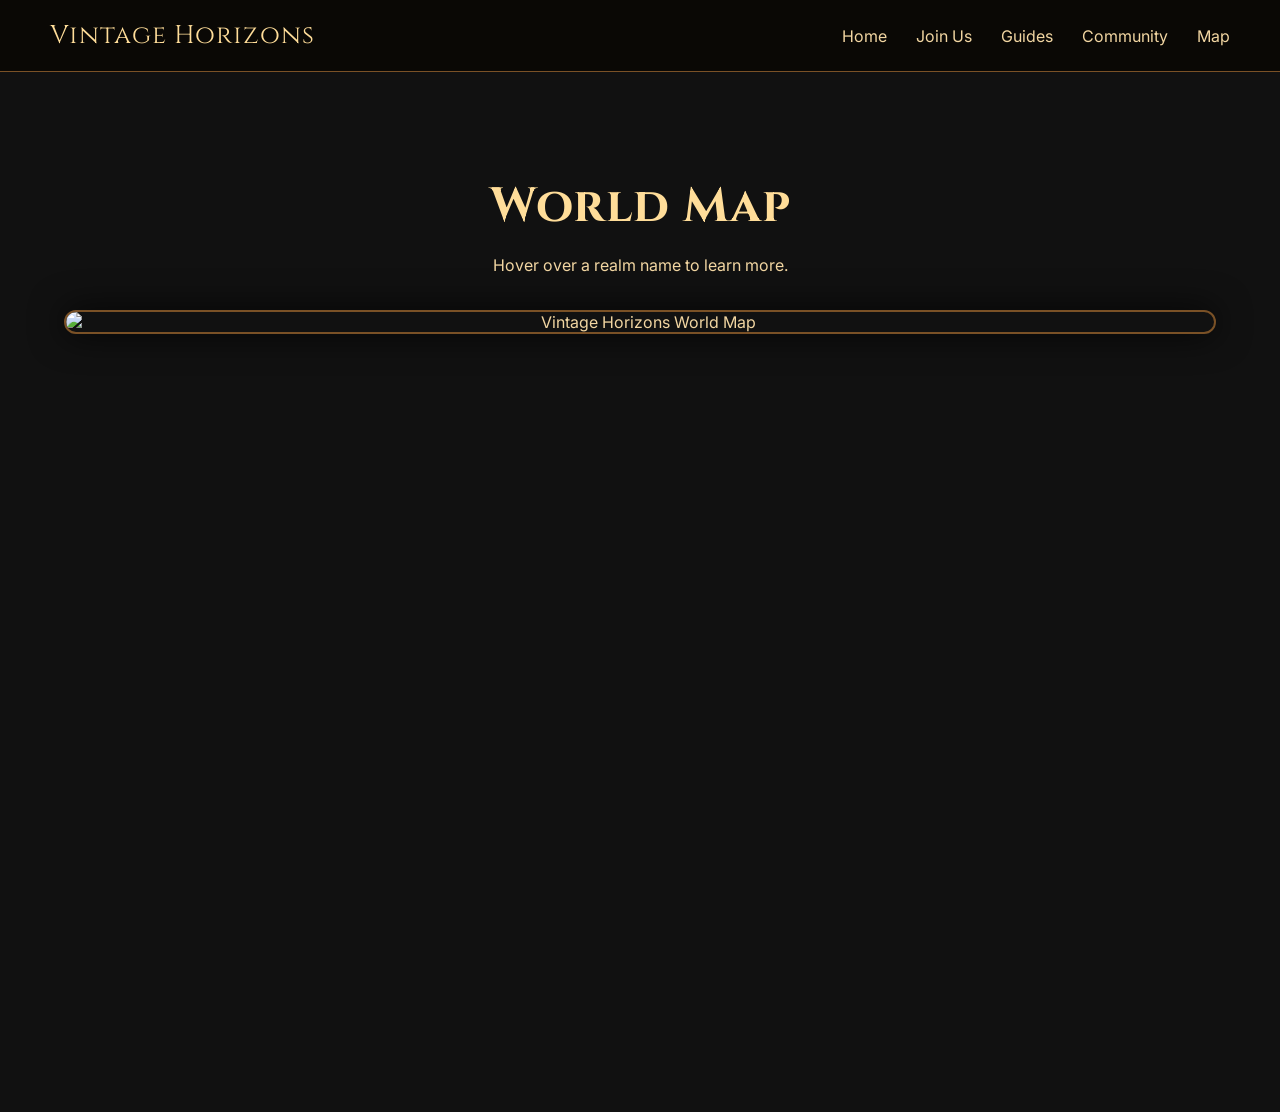
==== map.html @ 9a4eaf40 "Add files via upload" ====
<!DOCTYPE html>
<html lang="en">
<head>
  <meta charset="UTF-8">
  <meta name="viewport" content="width=device-width, initial-scale=1.0">
  <title>Vintage Horizons Map</title>
  <link href="https://fonts.googleapis.com/css2?family=Cinzel:wght@500;700&family=Inter:wght@400;500&display=swap" rel="stylesheet">
  <link rel="stylesheet" href="styles.css?v=2">
</head>

<body>

  <nav class="navbar">
    <div class="logo">Vintage Horizons</div>

    <div class="nav-links">
      <a href="index.html">Home</a>
      <a href="index.html#join">Join Us</a>
      <a href="index.html#guide">Guides</a>
      <a href="index.html#community">Community</a>
      <a href="map.html">Map</a>
    </div>
  </nav>

  <main class="map-page">
    <h1>World Map</h1>
    <p class="map-intro">Hover over a realm name to learn more.</p>

    <div class="map-container">
      <img src="map.jpg" alt="Vintage Horizons World Map">

      <div class="map-point ythralis">
        <div class="tooltip">
          <h3>Ythralis</h3>
          <p>The Shrouded Expanse. A mysterious northern realm of deep forests, old roads, and hidden settlements.</p>
        </div>
      </div>

      <div class="map-point caelthar">
        <div class="tooltip">
          <h3>Caelthar</h3>
          <p>Realm of the Bleak Summit. A rugged land shaped by mountains, stone, and harsh survival.</p>
        </div>
      </div>

      <div class="map-point mount-vharak">
        <div class="tooltip">
          <h3>Mount Vharak</h3>
          <p>The Bleak Crown. A towering landmark and dangerous region for ambitious explorers.</p>
        </div>
      </div>

      <div class="map-point eldryn">
        <div class="tooltip">
          <h3>Eldryn</h3>
          <p>The Capital. A central hub for trade, travel, community projects, and player activity.</p>
        </div>
      </div>

      <div class="map-point vornmar">
        <div class="tooltip">
          <h3>Vornmar</h3>
          <p>The Twilight Dominion. A distant eastern realm with its own identity, routes, and stories.</p>
        </div>
      </div>

    </div>
  </main>

</body>
</html>
---- styles.css ----
body {
  margin: 0;
  font-family: 'Inter', Arial, sans-serif;
  background-color: #111;
  color: #f2d6a2;
}

/* NAVBAR */
.navbar {
  position: sticky;
  top: 0;
  z-index: 10;
  background-color: rgba(11, 8, 5, 0.9);
  border-bottom: 1px solid #7a5126;
  display: flex;
  justify-content: space-between;
  align-items: center;
  padding: 18px 50px;
}

.logo {
  font-family: 'Cinzel', serif;
  color: #ffdd99;
  font-size: 1.6rem;
  letter-spacing: 1px;
}

.nav-links a {
  color: #f2d6a2;
  text-decoration: none;
  margin-left: 25px;
}

.nav-links a:hover {
  color: #ffbb55;
}

/* HERO */
.hero {
  position: relative;
  width: 100%;
  height: 75vh;
  overflow: hidden;
}

.hero img {
  width: 100%;
  height: 100%;
  object-fit: cover;
  filter: brightness(1.3) contrast(1.15) saturate(1.25);
}

.hero::after {
  content: "";
  position: absolute;
  inset: 0;
  background: linear-gradient(to bottom, rgba(0,0,0,0), rgba(0,0,0,0.2));
}

/* HERO TEXT (CENTERED) */
.hero-text {
  position: absolute;
  bottom: 30px;
  left: 50%;
  transform: translateX(-50%);
  width: 100%;
  text-align: center;
  z-index: 5;
}

.hero-text h3 {
  font-family: 'Cinzel', serif;
  font-size: 2rem;
  letter-spacing: 1px;
  background: rgba(0,0,0,0.65);
  display: inline-block;
  padding: 10px 20px;
  border-radius: 10px;
}

.hero-text p {
  margin-top: 10px;
  background: rgba(0,0,0,0.6);
  display: inline-block;
  padding: 8px 16px;
  border-radius: 8px;
}

.hero-buttons {
  margin-top: 15px;
}

/* BUTTONS */
.button {
  display: inline-block;
  padding: 14px 24px;
  margin: 0 6px;
  border-radius: 8px;
  text-decoration: none;
  font-weight: bold;
}

.primary {
  background-color: #b9772d;
  color: #111;
}

.primary:hover {
  background-color: #d9923a;
}

.secondary {
  border: 1px solid #b9772d;
  color: #ffdd99;
}

.secondary:hover {
  background-color: #1a1208;
}

/* HEADINGS (THIS IS THE BIG CHANGE) */
h1, h2, h3 {
  font-family: 'Cinzel', serif;
  letter-spacing: 1px;
}

.intro {
  text-align: center;
  padding: 90px 20px;
  max-width: 900px;
  margin: auto;
}

.intro h2,
.features h2,
.cta h2,
.community h2 {
  color: #ffdd99;
  font-size: 2.6rem;
}

.split-section {
  display: flex;
  align-items: center;
  gap: 60px;
  padding: 80px 8%;
}

.split-section.reverse {
  flex-direction: row-reverse;
}

.image-placeholder {
  flex: 1;
  height: 330px;
  background-color: #1a1208;
  border: 2px dashed #8a5a22;
  border-radius: 16px;
  display: flex;
  justify-content: center;
  align-items: center;
  color: #c89655;
}

.split-text {
  flex: 1;
}

.split-text h2 {
  font-size: 2.2rem;
}

.split-text h3 {
  color: #ffbb55;
  font-size: 1.6rem;
}

.features {
  padding: 90px 8%;
  text-align: center;
  background-color: #0b0805;
}

.feature-grid {
  display: grid;
  grid-template-columns: repeat(4, 1fr);
  gap: 25px;
  margin-top: 50px;
}

.feature-card {
  background-color: #000;
  border: 1px solid #5c3a1a;
  border-radius: 14px;
  padding: 25px;
}

.small-image-placeholder {
  height: 150px;
  background-color: #1a1208;
  border: 2px dashed #8a5a22;
  border-radius: 10px;
  display: flex;
  justify-content: center;
  align-items: center;
  color: #c89655;
  margin-bottom: 20px;
}

.cta {
  text-align: center;
  padding: 100px 20px;
}

.community {
  padding: 80px 20px;
  text-align: center;
  background-color: #0b0805;
}

.review-box {
  max-width: 700px;
  margin: 30px auto 0;
  background-color: #000;
  border-left: 4px solid #b9772d;
  padding: 30px;
  border-radius: 10px;
}

.footer {
  display: grid;
  grid-template-columns: repeat(3, 1fr);
  gap: 50px;
  padding: 60px 8%;
  background-color: #050403;
}
/* MAP PAGE */
.map-page {
  padding: 70px 5%;
  text-align: center;
  background-color: #111;
  min-height: 100vh;
}

.map-page h1 {
  font-family: 'Cinzel', serif;
  color: #ffdd99;
  font-size: 3rem;
  margin-bottom: 10px;
}

.map-intro {
  color: #f2d6a2;
  margin-bottom: 35px;
}

.map-container {
  position: relative;
  max-width: 1200px;
  margin: 0 auto;
  border: 2px solid #7a5126;
  border-radius: 16px;
  overflow: hidden;
  box-shadow: 0 0 35px rgba(0, 0, 0, 0.8);
}

.map-container img {
  width: 100%;
  display: block;
}

/* Invisible hover areas */
.map-point {
  position: absolute;
  width: 16%;
  height: 12%;
  cursor: pointer;
}

/* Adjustable */
.ythralis {
  top: 34%;
  left: 14%;
}

.caelthar {
  top: 74%;
  left: 7%;
}

.mount-vharak {
  top: 83%;
  left: 27%;
}

.eldryn {
  top: 55%;
  left: 41%;
}

.vornmar {
  top: 76%;
  left: 60%;
}

/* Tooltip */
.tooltip {
  display: none;
  position: absolute;
  bottom: 110%;
  left: 50%;
  transform: translateX(-50%);
  width: 260px;
  background: rgba(0, 0, 0, 0.88);
  border: 1px solid #b9772d;
  border-radius: 12px;
  padding: 18px;
  color: #f2d6a2;
  text-align: left;
  z-index: 5;
  box-shadow: 0 0 20px rgba(0,0,0,0.9);
}

.tooltip h3 {
  font-family: 'Cinzel', serif;
  color: #ffdd99;
  margin: 0 0 8px;
}

.tooltip p {
  margin: 0;
  line-height: 1.5;
}

.map-point:hover .tooltip {
  display: block;
}

/* Optional visible hover hint */
.map-point:hover {
  outline: 1px solid rgba(255, 221, 153, 0.25);
  border-radius: 12px;
}

@media (max-width: 900px) {
  .map-page h1 {
    font-size: 2.2rem;
  }

  .tooltip {
    width: 220px;
    font-size: 0.9rem;
  }
}
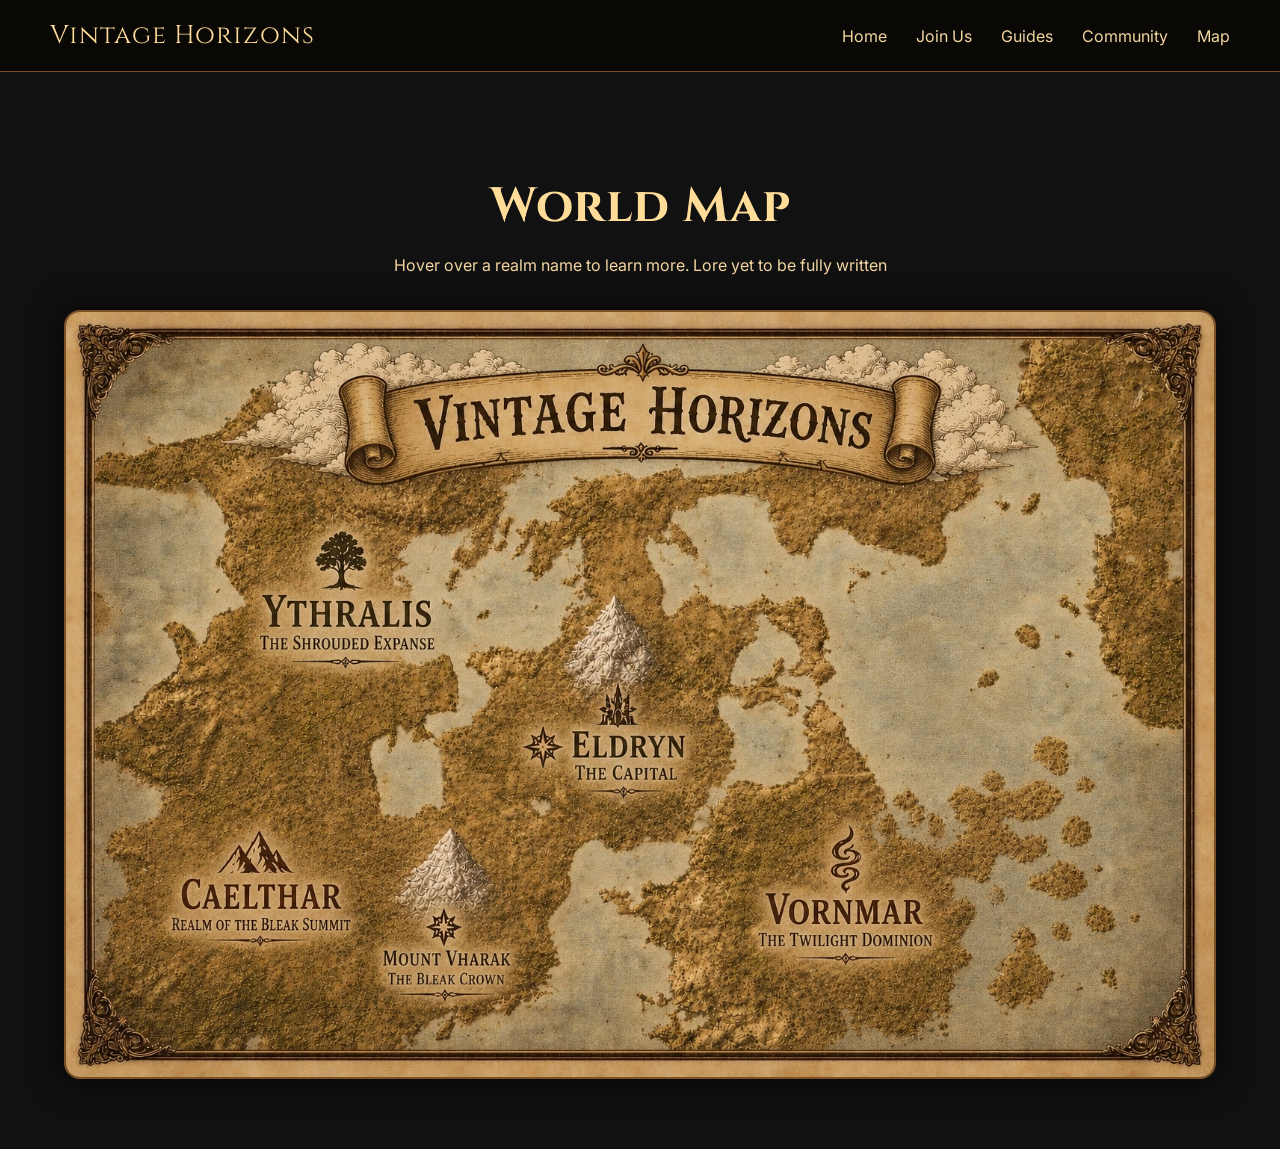
==== commit dcc55911: "Update map.html" ====
--- a/map.html
+++ b/map.html
@@ -24,10 +24,10 @@
 
   <main class="map-page">
     <h1>World Map</h1>
-    <p class="map-intro">Hover over a realm name to learn more.</p>
+    <p class="map-intro">Hover over a realm name to learn more. Lore yet to be fully written</p>
 
     <div class="map-container">
-      <img src="map.jpg" alt="Vintage Horizons World Map">
+      <img src="map.png" alt="Vintage Horizons World Map">
 
       <div class="map-point ythralis">
         <div class="tooltip">
@@ -68,4 +68,4 @@
   </main>
 
 </body>
-</html>+</html>
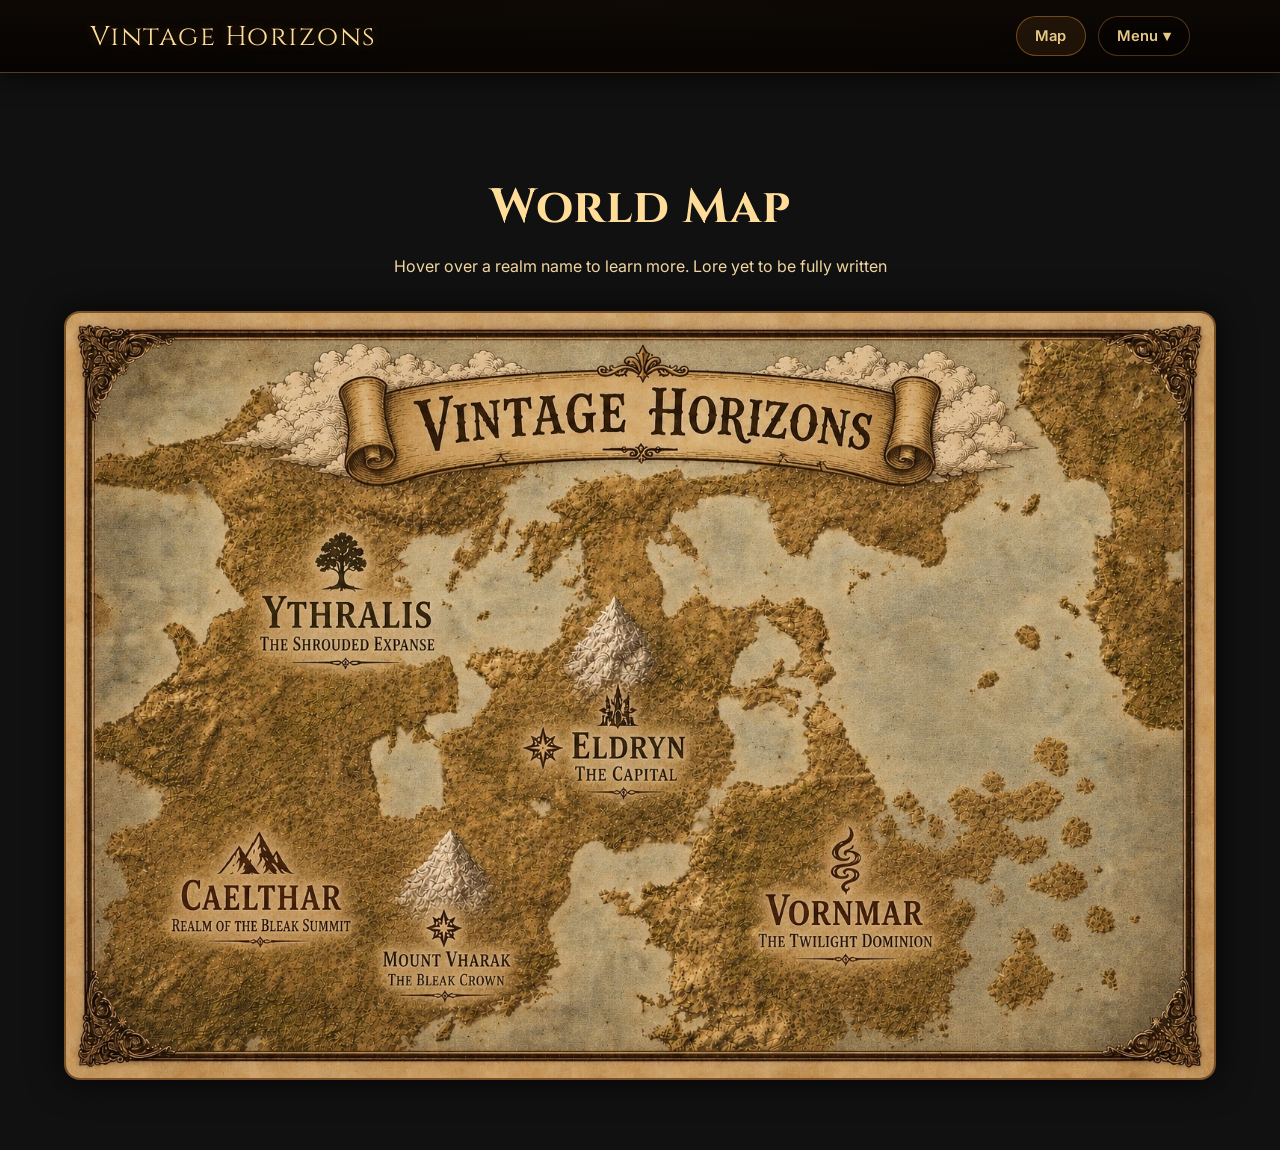
==== commit 4fb9ba9d: "Update map.html" ====
--- a/map.html
+++ b/map.html
@@ -14,11 +14,19 @@
     <div class="logo">Vintage Horizons</div>
 
     <div class="nav-links">
-      <a href="index.html">Home</a>
-      <a href="index.html#join">Join Us</a>
-      <a href="index.html#guide">Guides</a>
-      <a href="index.html#community">Community</a>
-      <a href="map.html">Map</a>
+      <a href="map.html" class="map-button">Map</a>
+
+      <div class="menu-dropdown">
+        <button class="menu-button" type="button">Menu ▾</button>
+
+        <div class="dropdown-content">
+          <a href="index.html#about">Home</a>
+          <a href="index.html#join">Join Us</a>
+          <a href="index.html#guide">Guides</a>
+          <a href="index.html#community">Community</a>
+          <a href="map.html">Map</a>
+        </div>
+      </div>
     </div>
   </nav>
 
@@ -63,9 +71,34 @@
           <p>The Twilight Dominion. A distant eastern realm with its own identity, routes, and stories.</p>
         </div>
       </div>
-
     </div>
   </main>
 
+  <script>
+    document.addEventListener("DOMContentLoaded", () => {
+      const menu = document.querySelector(".menu-dropdown");
+      const button = document.querySelector(".menu-button");
+
+      button.addEventListener("click", (event) => {
+        event.stopPropagation();
+        menu.classList.toggle("active");
+      });
+
+      menu.addEventListener("click", (event) => {
+        event.stopPropagation();
+      });
+
+      document.addEventListener("click", () => {
+        menu.classList.remove("active");
+      });
+
+      document.addEventListener("keydown", (event) => {
+        if (event.key === "Escape") {
+          menu.classList.remove("active");
+        }
+      });
+    });
+  </script>
+
 </body>
 </html>
--- a/styles.css
+++ b/styles.css
@@ -1,7 +1,9 @@
 body {
   margin: 0;
   font-family: 'Inter', Arial, sans-serif;
-  background-color: #111;
+  background:
+    radial-gradient(circle at top, rgba(122, 81, 38, 0.18), transparent 35%),
+    linear-gradient(180deg, #120d08 0%, #080604 100%);
   color: #f2d6a2;
 }
 
@@ -9,58 +11,145 @@
 .navbar {
   position: sticky;
   top: 0;
-  z-index: 10;
-  background-color: rgba(11, 8, 5, 0.9);
-  border-bottom: 1px solid #7a5126;
+  z-index: 50;
+  background:
+    linear-gradient(180deg, rgba(14, 9, 5, 0.96), rgba(5, 3, 2, 0.92));
+  backdrop-filter: blur(12px);
+  border-bottom: 1px solid rgba(185, 119, 45, 0.45);
+  box-shadow: 0 8px 25px rgba(0,0,0,0.55);
   display: flex;
   justify-content: space-between;
   align-items: center;
-  padding: 18px 50px;
+  padding: 16px 7%;
 }
 
 .logo {
   font-family: 'Cinzel', serif;
   color: #ffdd99;
-  font-size: 1.6rem;
-  letter-spacing: 1px;
-}
-
-.nav-links a {
-  color: #f2d6a2;
+  font-size: 1.7rem;
+  letter-spacing: 1.5px;
+  text-shadow: 0 0 12px rgba(255, 187, 85, 0.25);
+  white-space: nowrap;
+}
+
+.nav-links {
+  display: flex;
+  align-items: center;
+  gap: 12px;
+}
+
+.map-button,
+.menu-button {
+  color: #e7c987;
   text-decoration: none;
-  margin-left: 25px;
-}
-
-.nav-links a:hover {
-  color: #ffbb55;
+  padding: 10px 18px;
+  border-radius: 999px;
+  font-size: 0.92rem;
+  font-weight: 600;
+  letter-spacing: 0.3px;
+  transition: 0.25s ease;
+}
+
+.map-button {
+  border: 1px solid rgba(185, 119, 45, 0.55);
+  background: rgba(185, 119, 45, 0.12);
+}
+
+.map-button:hover {
+  color: #ffdd99;
+  background: rgba(185, 119, 45, 0.25);
+}
+
+.menu-dropdown {
+  position: relative;
+}
+
+.menu-button {
+  font-family: 'Inter', Arial, sans-serif;
+  cursor: pointer;
+  border: 1px solid rgba(185, 119, 45, 0.4);
+  background: rgba(0,0,0,0.25);
+}
+
+.menu-button:hover {
+  color: #ffdd99;
+  background: rgba(185, 119, 45, 0.16);
+}
+
+.menu-button:active {
+  transform: scale(0.96);
+}
+
+.dropdown-content {
+  position: absolute;
+  right: 0;
+  top: 100%;
+  margin-top: 8px;
+  min-width: 190px;
+  background: rgba(8, 5, 3, 0.96);
+  border: 1px solid rgba(185, 119, 45, 0.45);
+  border-radius: 14px;
+  box-shadow: 0 15px 35px rgba(0,0,0,0.65);
+  overflow: hidden;
+
+  opacity: 0;
+  transform: translateY(10px);
+  pointer-events: none;
+  transition: 0.2s ease;
+}
+
+.menu-dropdown.active .dropdown-content {
+  opacity: 1;
+  transform: translateY(0);
+  pointer-events: auto;
+}
+
+.dropdown-content a {
+  display: block;
+  color: #e7c987;
+  text-decoration: none;
+  padding: 13px 18px;
+  font-size: 0.92rem;
+  border-bottom: 1px solid rgba(185, 119, 45, 0.14);
+}
+
+.dropdown-content a:last-child {
+  border-bottom: none;
+}
+
+.dropdown-content a:hover {
+  color: #ffdd99;
+  background: rgba(185, 119, 45, 0.16);
 }
 
 /* HERO */
 .hero {
   position: relative;
   width: 100%;
-  height: 75vh;
+  height: 78vh;
   overflow: hidden;
+  border-bottom: 1px solid rgba(185, 119, 45, 0.35);
 }
 
 .hero img {
   width: 100%;
   height: 100%;
   object-fit: cover;
-  filter: brightness(1.3) contrast(1.15) saturate(1.25);
+  filter: brightness(1.15) contrast(1.12) saturate(1.15);
 }
 
 .hero::after {
   content: "";
   position: absolute;
   inset: 0;
-  background: linear-gradient(to bottom, rgba(0,0,0,0), rgba(0,0,0,0.2));
-}
-
-/* HERO TEXT (CENTERED) */
+  background:
+    linear-gradient(to bottom, rgba(0,0,0,0.1), rgba(0,0,0,0.55)),
+    linear-gradient(to right, rgba(0,0,0,0.45), transparent, rgba(0,0,0,0.45));
+}
+
 .hero-text {
   position: absolute;
-  bottom: 30px;
+  bottom: 48px;
   left: 50%;
   transform: translateX(-50%);
   width: 100%;
@@ -70,63 +159,63 @@
 
 .hero-text h3 {
   font-family: 'Cinzel', serif;
-  font-size: 2rem;
+  font-size: 2.1rem;
   letter-spacing: 1px;
-  background: rgba(0,0,0,0.65);
+  background: rgba(5, 3, 2, 0.68);
   display: inline-block;
-  padding: 10px 20px;
-  border-radius: 10px;
-}
-
-.hero-text p {
-  margin-top: 10px;
-  background: rgba(0,0,0,0.6);
-  display: inline-block;
-  padding: 8px 16px;
-  border-radius: 8px;
+  padding: 12px 26px;
+  border: 1px solid rgba(255, 221, 153, 0.25);
+  border-radius: 12px;
+  box-shadow: 0 0 25px rgba(0,0,0,0.65);
 }
 
 .hero-buttons {
-  margin-top: 15px;
+  margin-top: 18px;
 }
 
 /* BUTTONS */
 .button {
   display: inline-block;
-  padding: 14px 24px;
+  padding: 14px 25px;
   margin: 0 6px;
-  border-radius: 8px;
+  border-radius: 999px;
   text-decoration: none;
   font-weight: bold;
+  transition: 0.25s ease;
 }
 
 .primary {
-  background-color: #b9772d;
-  color: #111;
+  background: linear-gradient(135deg, #c98735, #8f5620);
+  color: #120d08;
+  box-shadow: 0 0 18px rgba(185, 119, 45, 0.35);
 }
 
 .primary:hover {
-  background-color: #d9923a;
+  background: linear-gradient(135deg, #e0a24b, #a96628);
+  transform: translateY(-2px);
 }
 
 .secondary {
   border: 1px solid #b9772d;
   color: #ffdd99;
+  background: rgba(0,0,0,0.25);
 }
 
 .secondary:hover {
-  background-color: #1a1208;
-}
-
-/* HEADINGS (THIS IS THE BIG CHANGE) */
+  background-color: rgba(185, 119, 45, 0.14);
+  transform: translateY(-2px);
+}
+
+/* HEADINGS */
 h1, h2, h3 {
   font-family: 'Cinzel', serif;
   letter-spacing: 1px;
 }
 
+/* INTRO */
 .intro {
   text-align: center;
-  padding: 90px 20px;
+  padding: 85px 20px 65px;
   max-width: 900px;
   margin: auto;
 }
@@ -139,35 +228,52 @@
   font-size: 2.6rem;
 }
 
+/* SPLIT SECTIONS */
 .split-section {
   display: flex;
   align-items: center;
   gap: 60px;
-  padding: 80px 8%;
+  padding: 70px 8%;
+  max-width: 1300px;
+  margin: 0 auto;
 }
 
 .split-section.reverse {
   flex-direction: row-reverse;
 }
 
-.image-placeholder {
+.image-container {
   flex: 1;
-  height: 330px;
-  background-color: #1a1208;
-  border: 2px dashed #8a5a22;
-  border-radius: 16px;
-  display: flex;
-  justify-content: center;
-  align-items: center;
-  color: #c89655;
+  height: 340px;
+  border-radius: 18px;
+  overflow: hidden;
+  border: 1px solid rgba(185, 119, 45, 0.45);
+  box-shadow: 0 18px 45px rgba(0,0,0,0.55);
+}
+
+.image-container img {
+  width: 100%;
+  height: 100%;
+  object-fit: cover;
+  transition: transform 0.45s ease, filter 0.45s ease;
+}
+
+.image-container:hover img {
+  transform: scale(1.04);
+  filter: brightness(1.08);
 }
 
 .split-text {
   flex: 1;
+  background: rgba(0,0,0,0.22);
+  border: 1px solid rgba(185, 119, 45, 0.22);
+  border-radius: 18px;
+  padding: 35px;
 }
 
 .split-text h2 {
   font-size: 2.2rem;
+  color: #ffdd99;
 }
 
 .split-text h3 {
@@ -175,65 +281,101 @@
   font-size: 1.6rem;
 }
 
+.split-text p,
+.intro p,
+.section-subtitle,
+.cta p,
+.feature-card p {
+  color: #d8bc86;
+  line-height: 1.7;
+}
+
+/* FEATURES */
 .features {
-  padding: 90px 8%;
+  padding: 85px 8%;
   text-align: center;
-  background-color: #0b0805;
+  background: rgba(5,4,3,0.9);
 }
 
 .feature-grid {
   display: grid;
   grid-template-columns: repeat(4, 1fr);
   gap: 25px;
-  margin-top: 50px;
+  margin-top: 45px;
 }
 
 .feature-card {
-  background-color: #000;
-  border: 1px solid #5c3a1a;
-  border-radius: 14px;
-  padding: 25px;
-}
-
-.small-image-placeholder {
-  height: 150px;
-  background-color: #1a1208;
-  border: 2px dashed #8a5a22;
-  border-radius: 10px;
-  display: flex;
-  justify-content: center;
-  align-items: center;
-  color: #c89655;
+  background: linear-gradient(180deg, #100b07, #050403);
+  border: 1px solid rgba(185, 119, 45, 0.35);
+  border-radius: 18px;
+  padding: 22px;
+  box-shadow: 0 15px 35px rgba(0,0,0,0.45);
+  transition: transform 0.25s ease;
+}
+
+.feature-card:hover {
+  transform: translateY(-6px);
+}
+
+.small-image {
+  height: 155px;
+  border-radius: 12px;
+  overflow: hidden;
   margin-bottom: 20px;
 }
 
+.small-image img {
+  width: 100%;
+  height: 100%;
+  object-fit: cover;
+}
+
+/* CTA */
 .cta {
   text-align: center;
-  padding: 100px 20px;
-}
-
+  padding: 95px 20px;
+}
+
+/* COMMUNITY */
 .community {
   padding: 80px 20px;
   text-align: center;
-  background-color: #0b0805;
 }
 
 .review-box {
   max-width: 700px;
   margin: 30px auto 0;
-  background-color: #000;
+  background: #050403;
   border-left: 4px solid #b9772d;
-  padding: 30px;
-  border-radius: 10px;
-}
-
+  padding: 32px;
+  border-radius: 14px;
+}
+
+/* FOOTER */
 .footer {
   display: grid;
   grid-template-columns: repeat(3, 1fr);
   gap: 50px;
   padding: 60px 8%;
-  background-color: #050403;
-}
+  background: #040302;
+  border-top: 1px solid rgba(185, 119, 45, 0.3);
+}
+
+.footer h3 {
+  color: #ffdd99;
+}
+
+.footer a {
+  display: block;
+  color: #d8bc86;
+  text-decoration: none;
+  margin: 8px 0;
+}
+
+.footer a:hover {
+  color: #ffbb55;
+}
+
 /* MAP PAGE */
 .map-page {
   padding: 70px 5%;
@@ -269,7 +411,6 @@
   display: block;
 }
 
-/* Invisible hover areas */
 .map-point {
   position: absolute;
   width: 16%;
@@ -277,7 +418,6 @@
   cursor: pointer;
 }
 
-/* Adjustable */
 .ythralis {
   top: 34%;
   left: 14%;
@@ -303,7 +443,6 @@
   left: 60%;
 }
 
-/* Tooltip */
 .tooltip {
   display: none;
   position: absolute;
@@ -322,7 +461,6 @@
 }
 
 .tooltip h3 {
-  font-family: 'Cinzel', serif;
   color: #ffdd99;
   margin: 0 0 8px;
 }
@@ -336,13 +474,69 @@
   display: block;
 }
 
-/* Optional visible hover hint */
 .map-point:hover {
   outline: 1px solid rgba(255, 221, 153, 0.25);
   border-radius: 12px;
 }
 
+/* MOBILE */
 @media (max-width: 900px) {
+  .navbar {
+    gap: 14px;
+    padding: 16px 20px;
+  }
+
+  .logo {
+    font-size: 1.35rem;
+  }
+
+  .nav-links {
+    gap: 8px;
+  }
+
+  .map-button,
+  .menu-button {
+    padding: 9px 14px;
+    font-size: 0.86rem;
+  }
+
+  .dropdown-content {
+    right: 0;
+    top: 100%;
+  }
+
+  .hero {
+    height: 65vh;
+  }
+
+  .hero-text h3 {
+    font-size: 1.5rem;
+  }
+
+  .split-section,
+  .split-section.reverse {
+    flex-direction: column;
+    padding: 50px 6%;
+    gap: 30px;
+  }
+
+  .image-container {
+    width: 100%;
+    height: 280px;
+  }
+
+  .split-text {
+    padding: 26px;
+  }
+
+  .feature-grid {
+    grid-template-columns: 1fr;
+  }
+
+  .footer {
+    grid-template-columns: 1fr;
+  }
+
   .map-page h1 {
     font-size: 2.2rem;
   }
